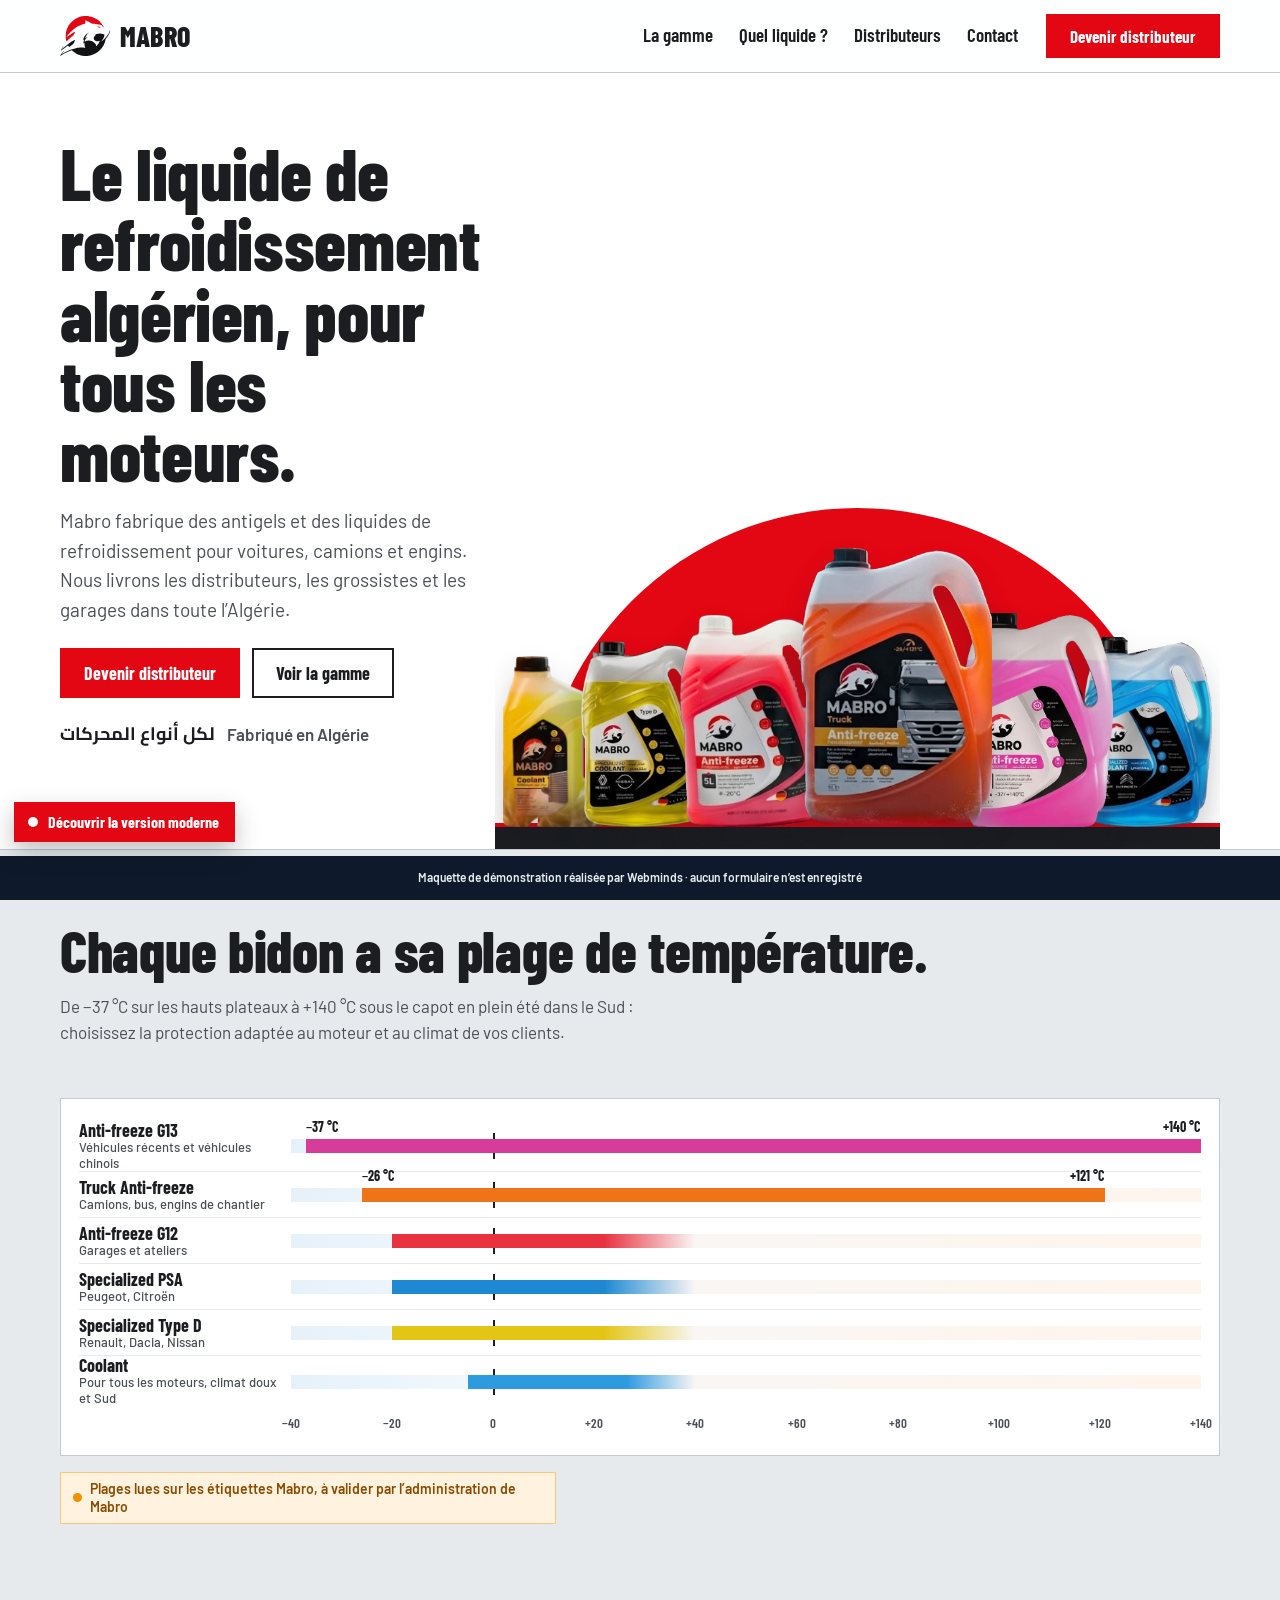
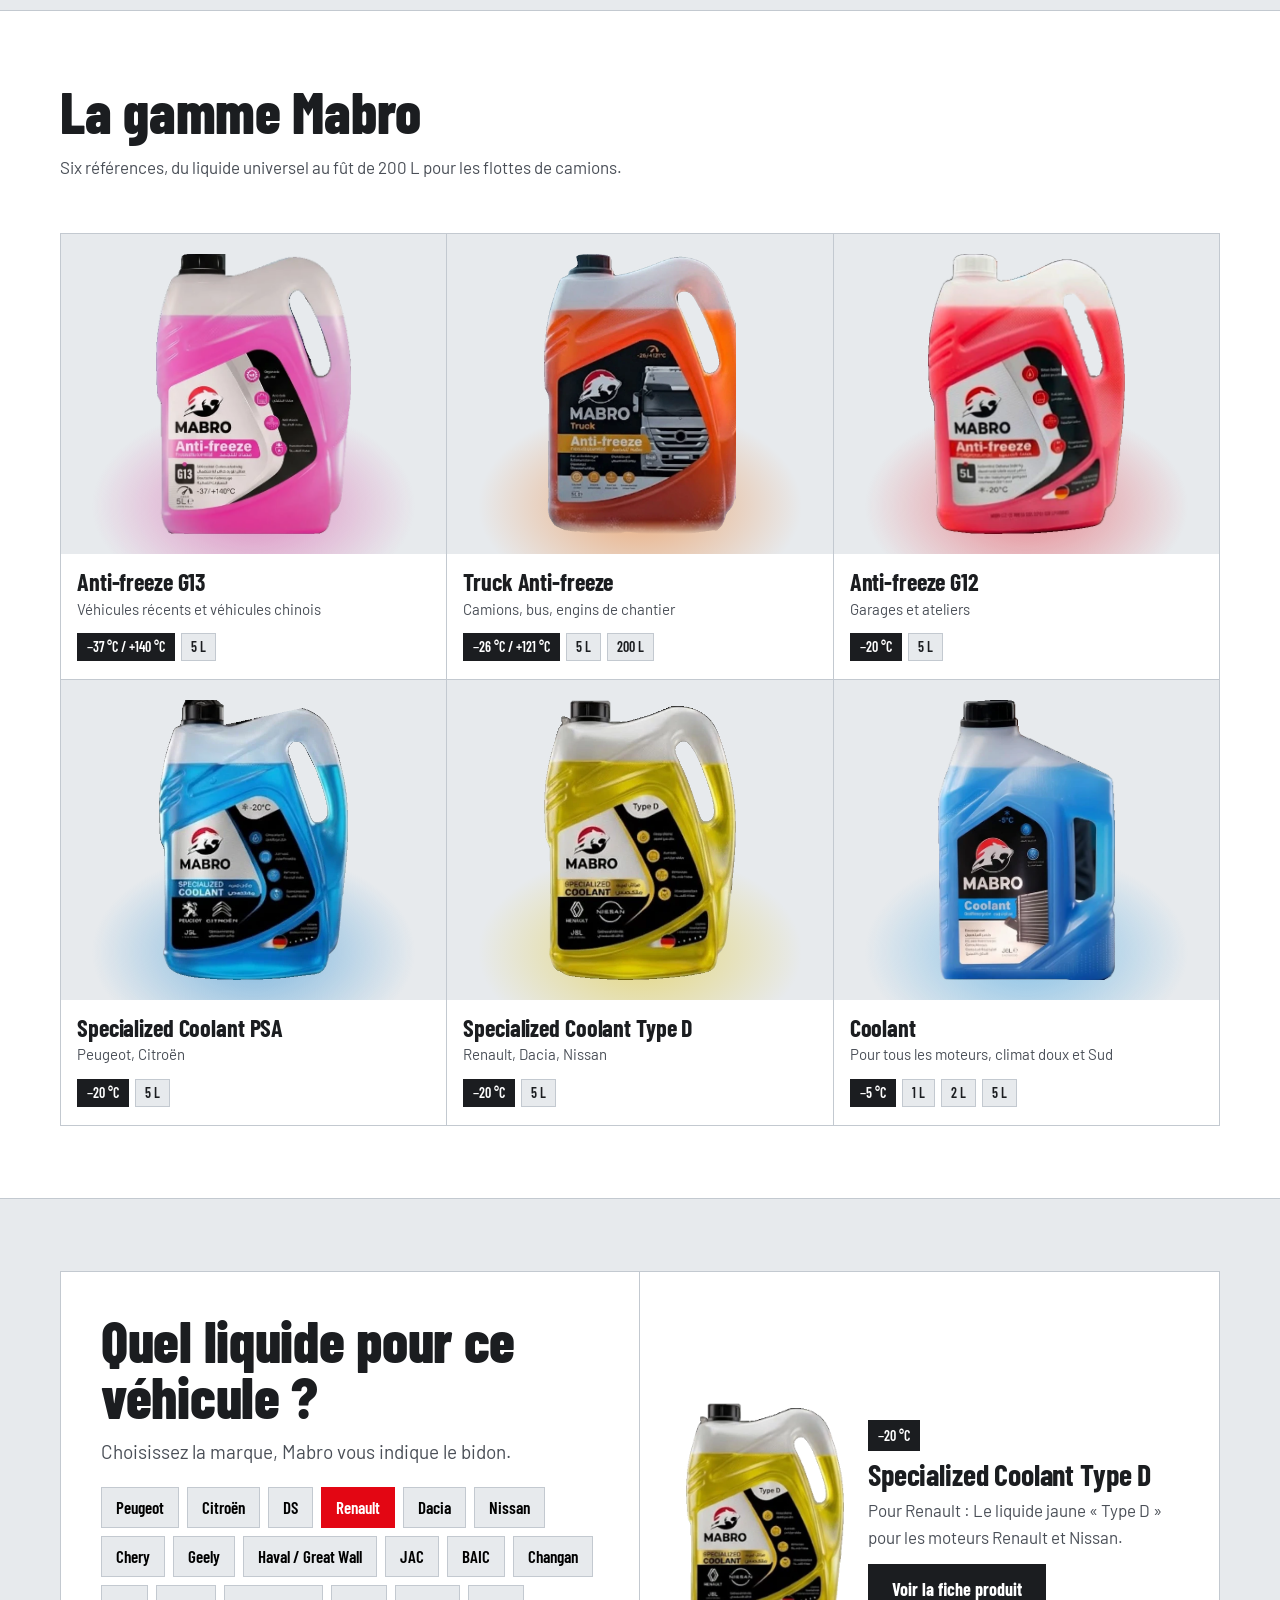
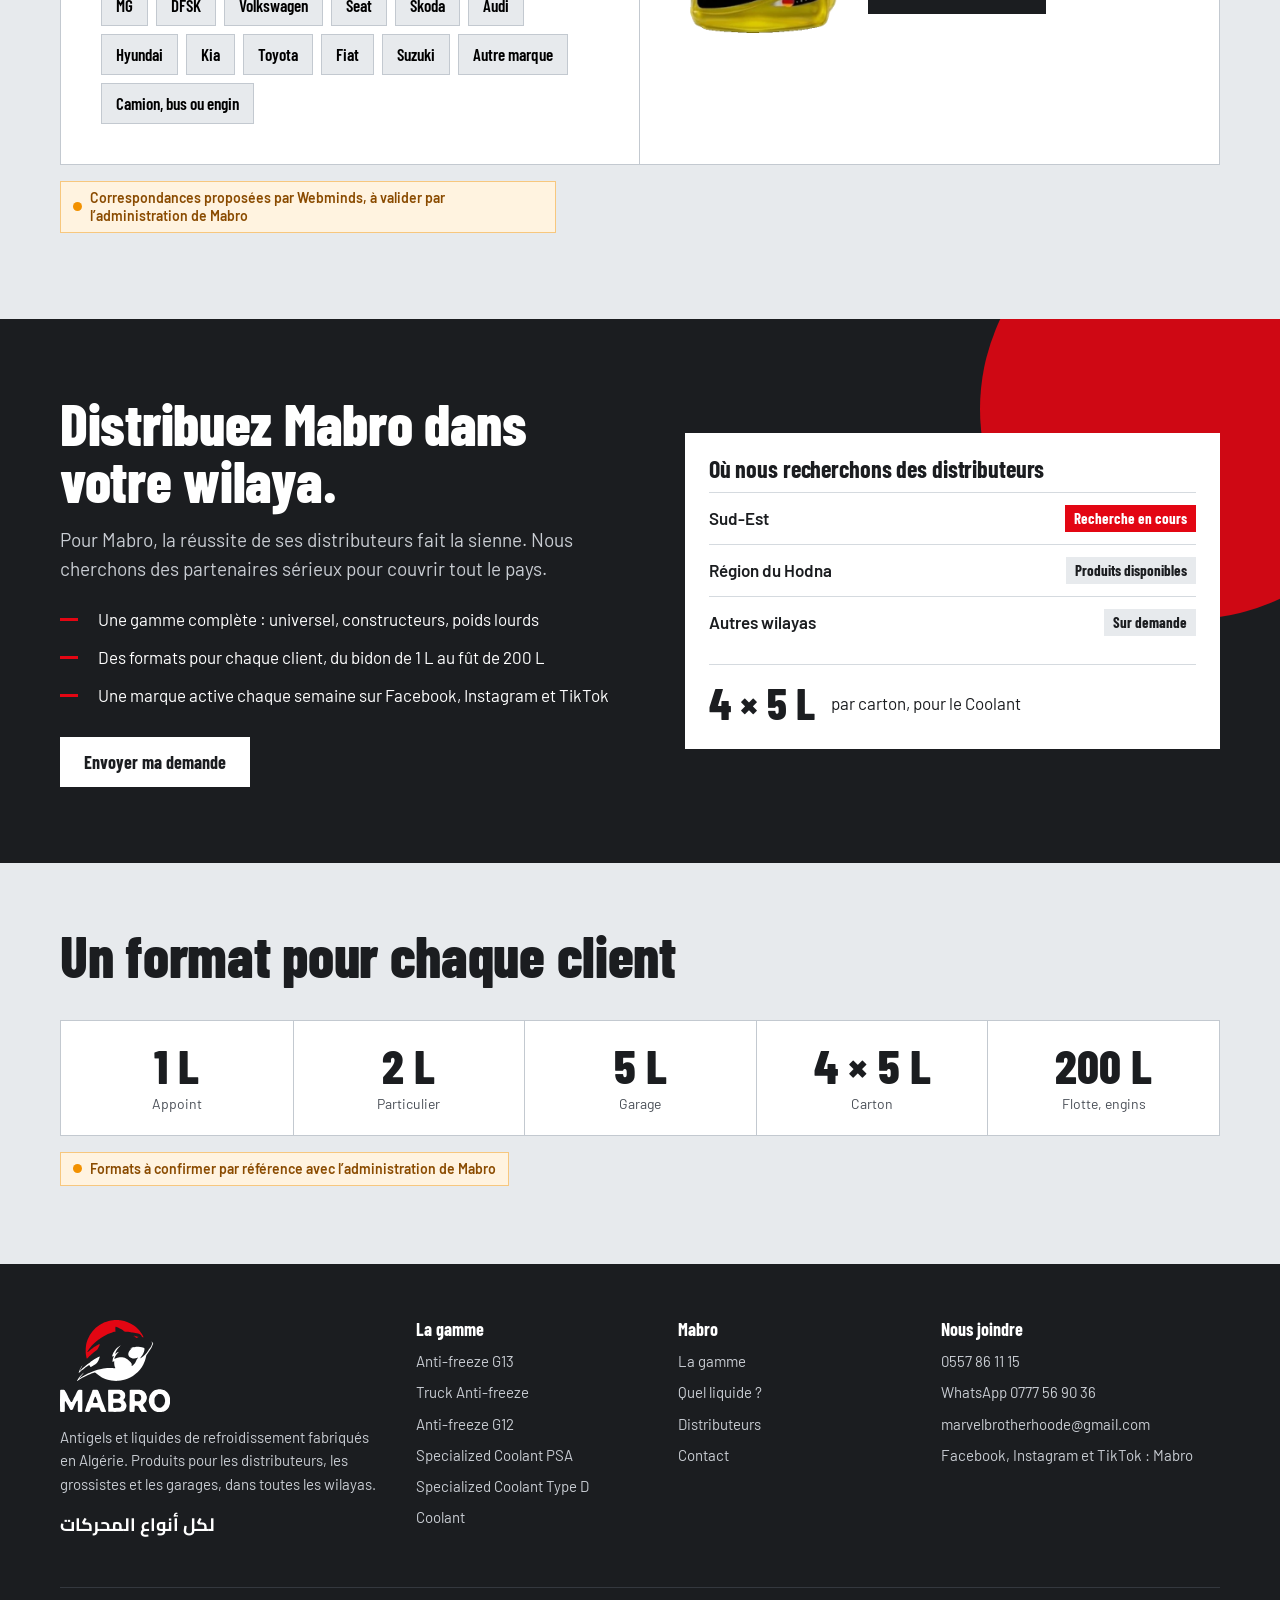
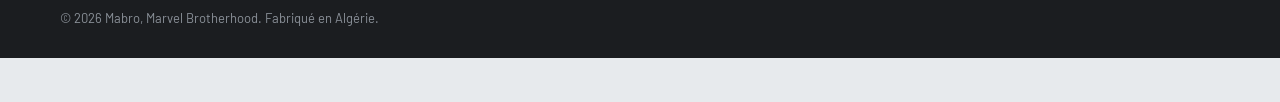
==== index.html @ bd2aff6f "Maquette Mabro : version corporate (accueil, gamme, fiche produit, distributeurs, contact) et versio" ====
<!doctype html>
<html lang="fr">
<head>
<meta charset="utf-8"><meta name="viewport" content="width=device-width,initial-scale=1"><meta name="robots" content="noindex,nofollow">
<title>Mabro · Antigels et liquides de refroidissement fabriqués en Algérie</title>
<meta name="description" content="Mabro fabrique en Algérie des antigels et liquides de refroidissement pour tous les moteurs : G13, G12, Type D, PSA, poids lourds.">
<link rel="icon" href="assets/img/emblem.svg">
<link rel="preload" href="assets/fonts/barlow-condensed-latin-800-normal.woff2" as="font" type="font/woff2" crossorigin>
<link rel="stylesheet" href="assets/css/main.css">
</head>
<body data-page="home">
<div data-header></div>
<main>
  <section class="hero">
    <div class="wrap">
      <div class="copy">
        <h1>Le liquide de refroidissement algérien, pour tous les moteurs.</h1>
        <p class="lead">Mabro fabrique des antigels et des liquides de refroidissement pour voitures, camions et engins. Nous livrons les distributeurs, les grossistes et les garages dans toute l’Algérie.</p>
        <div class="ctas"><a class="btn red" href="distributeurs.html#demande">Devenir distributeur</a><a class="btn ghost" href="gamme.html">Voir la gamme</a></div>
        <p class="made"><span class="ar">لكل أنواع المحركات</span> Fabriqué en Algérie</p>
      </div>
      <div class="lineup" aria-label="La gamme Mabro">
        <img src="assets/img/coolant-jaune.webp" alt="Mabro Coolant jaune" style="width:15%;z-index:calc(1 + 1)">
        <img src="assets/img/specialized-type-d.webp" alt="Mabro Specialized Type D" style="width:18%;z-index:calc(1 + 2)">
        <img src="assets/img/g12.webp" alt="Mabro Anti-freeze G12" style="width:21%;z-index:calc(1 + 3)">
        <img src="assets/img/truck.webp" alt="Mabro Truck Anti-freeze" style="width:27%;z-index:calc(1 + 5)">
        <img src="assets/img/g13.webp" alt="Mabro Anti-freeze G13" style="width:21%;z-index:calc(1 + 4)">
        <img src="assets/img/specialized-psa.webp" alt="Mabro Specialized PSA" style="width:18%;z-index:calc(1 + 2)">
      </div>
    </div>
  </section>

  <section class="scale-sec">
    <div class="wrap">
      <div class="sec-head"><h2>Chaque bidon a sa plage de température.</h2><p>De −37 °C sur les hauts plateaux à +140 °C sous le capot en plein été dans le Sud : choisissez la protection adaptée au moteur et au climat de vos clients.</p></div>
      <div class="ruler" data-ruler></div>
      <p class="note">Plages lues sur les étiquettes Mabro, à valider par l’administration de Mabro</p>
    </div>
  </section>

  <section class="range">
    <div class="wrap">
      <div class="sec-head"><h2>La gamme Mabro</h2><p>Six références, du liquide universel au fût de 200 L pour les flottes de camions.</p></div>
      <div class="grid-p" data-products></div>
    </div>
  </section>

  <section class="finder" id="vehicule">
    <div class="wrap">
      <div class="finder-box">
        <div class="finder-q"><h2>Quel liquide pour ce véhicule ?</h2><p class="lead" style="margin-top:12px">Choisissez la marque, Mabro vous indique le bidon.</p><div class="brands" data-brands></div></div>
        <div class="finder-a" data-answer aria-live="polite"><p class="empty">Le produit conseillé apparaît ici. Les garagistes et les revendeurs peuvent s’en servir au comptoir.</p></div>
      </div>
      <p class="note">Correspondances proposées par Webminds, à valider par l’administration de Mabro</p>
    </div>
  </section>

  <section class="dist">
    <div class="wrap">
      <div>
        <h2>Distribuez Mabro dans votre wilaya.</h2>
        <p class="lead" style="color:#C9CDD3;margin-top:16px">Pour Mabro, la réussite de ses distributeurs fait la sienne. Nous cherchons des partenaires sérieux pour couvrir tout le pays.</p>
        <ul><li>Une gamme complète : universel, constructeurs, poids lourds</li><li>Des formats pour chaque client, du bidon de 1 L au fût de 200 L</li><li>Une marque active chaque semaine sur Facebook, Instagram et TikTok</li></ul>
        <a class="btn light" href="distributeurs.html#demande">Envoyer ma demande</a>
      </div>
      <div class="zones">
        <h3>Où nous recherchons des distributeurs</h3>
        <div class="zone">Sud-Est <em class="on">Recherche en cours</em></div>
        <div class="zone">Région du Hodna <em>Produits disponibles</em></div>
        <div class="zone">Autres wilayas <em>Sur demande</em></div>
        <div class="carton"><b>4 × 5 L</b><span>par carton, pour le Coolant</span></div>
      </div>
    </div>
  </section>

  <section class="formats">
    <div class="wrap">
      <div class="sec-head"><h2>Un format pour chaque client</h2></div>
      <div class="fmt"><div><b>1 L</b><span>Appoint</span></div><div><b>2 L</b><span>Particulier</span></div><div><b>5 L</b><span>Garage</span></div><div><b>4 × 5 L</b><span>Carton</span></div><div><b>200 L</b><span>Flotte, engins</span></div></div>
      <p class="note">Formats à confirmer par référence avec l’administration de Mabro</p>
    </div>
  </section>
</main>
<div data-footer></div>
<script src="assets/js/data.js"></script>
<script src="assets/js/core.js"></script>
</body>
</html>
---- assets/css/main.css ----
@font-face{font-family:'Barlow Condensed';font-weight:600;font-display:swap;src:url(../fonts/barlow-condensed-latin-600-normal.woff2) format('woff2')}
@font-face{font-family:'Barlow Condensed';font-weight:700;font-display:swap;src:url(../fonts/barlow-condensed-latin-700-normal.woff2) format('woff2')}
@font-face{font-family:'Barlow Condensed';font-weight:800;font-display:swap;src:url(../fonts/barlow-condensed-latin-800-normal.woff2) format('woff2')}
@font-face{font-family:'Barlow';font-weight:400;font-display:swap;src:url(../fonts/barlow-latin-400-normal.woff2) format('woff2')}
@font-face{font-family:'Barlow';font-weight:500;font-display:swap;src:url(../fonts/barlow-latin-500-normal.woff2) format('woff2')}
@font-face{font-family:'Barlow';font-weight:600;font-display:swap;src:url(../fonts/barlow-latin-600-normal.woff2) format('woff2')}
@font-face{font-family:'Cairo';font-weight:600;font-display:swap;src:url(../fonts/cairo-arabic-600-normal.woff2) format('woff2')}
@font-face{font-family:'Cairo';font-weight:700;font-display:swap;src:url(../fonts/cairo-arabic-700-normal.woff2) format('woff2')}

:root{
  --red:#E30613;--red-d:#B8040F;--ink:#1B1D20;--ink-2:#4A4F57;--steel:#E7EAED;--steel-2:#D5DADF;--line:#C3C9D0;--white:#fff;
  --cold:#2C8BD6;--hot:#F07A1A;--warn:#F29100;
  --cond:'Barlow Condensed','Arial Narrow',sans-serif;--body:'Barlow',system-ui,sans-serif;--ar:'Cairo',sans-serif;
  --wrap:1200px;--demo:44px
}
*{box-sizing:border-box}
html{scroll-behavior:smooth}
body{margin:0;background:var(--steel);color:var(--ink);font:400 17px/1.55 var(--body);padding-bottom:var(--demo);-webkit-font-smoothing:antialiased}
img{max-width:100%;display:block}
a{color:inherit}
:focus-visible{outline:3px solid var(--red);outline-offset:2px}
.wrap{max-width:var(--wrap);margin:0 auto;padding:0 20px}
h1,h2,h3{font-family:var(--cond);font-weight:800;line-height:.98;letter-spacing:-.005em;margin:0}
h1{font-size:clamp(44px,8.6vw,92px)}
h2{font-size:clamp(34px,5.4vw,58px)}
h3{font-size:26px;font-weight:700}
p{margin:0 0 1em;max-width:62ch}
.ar{font-family:var(--ar);font-weight:700;direction:rtl}
.lead{font-size:19px;color:var(--ink-2)}

/* Boutons */
.btn{display:inline-flex;align-items:center;gap:10px;min-height:50px;padding:0 22px;border:2px solid var(--ink);background:var(--ink);color:#fff;font:700 18px/1 var(--cond);text-decoration:none;cursor:pointer;transition:background .15s,border-color .15s}
.btn:hover{background:var(--red);border-color:var(--red)}
.btn.red{background:var(--red);border-color:var(--red)}
.btn.red:hover{background:var(--red-d);border-color:var(--red-d)}
.btn.ghost{background:transparent;color:var(--ink)}
.btn.ghost:hover{background:var(--ink);color:#fff}
.btn.light{background:#fff;color:var(--ink);border-color:#fff}

/* En-tête */
.top{position:sticky;top:0;z-index:50;background:rgba(255,255,255,.96);backdrop-filter:blur(8px);border-bottom:1px solid var(--line)}
.top .wrap{display:flex;align-items:center;gap:28px;height:72px}
.brand{display:flex;align-items:center;gap:10px;text-decoration:none}
.brand img{height:40px;width:auto}
.brand b{font:800 28px/1 var(--cond);letter-spacing:.01em}
.nav{display:flex;gap:26px;margin-left:auto}
.nav a{text-decoration:none;font:600 19px/1 var(--cond);padding:8px 0;border-bottom:3px solid transparent}
.nav a:hover,.nav a[aria-current]{border-color:var(--red)}
.top .btn{min-height:44px;font-size:17px}
.burger{display:none;margin-left:auto;width:46px;height:46px;border:0;background:var(--ink);cursor:pointer;position:relative}
.burger span,.burger span::before,.burger span::after{position:absolute;left:12px;width:22px;height:2px;background:#fff;content:'';transition:.2s}
.burger span{top:22px}.burger span::before{top:-7px;left:0}.burger span::after{top:7px;left:0}
@media(max-width:900px){
  .top .wrap{height:64px}
  .nav,.top .cta-top{display:none}
  .burger{display:block}
  .menu-open .nav{display:flex;flex-direction:column;position:absolute;top:64px;left:0;right:0;background:#fff;padding:12px 20px 24px;border-bottom:1px solid var(--line);gap:4px}
  .menu-open .nav a{font-size:24px;padding:12px 0}
}

/* Hero */
.hero{background:#fff;overflow:hidden;border-bottom:1px solid var(--line)}
.hero .wrap{display:grid;grid-template-columns:1fr;gap:28px;padding-top:40px;padding-bottom:0}
.hero .wrap>*{min-width:0}
.hero h1{max-width:12ch}
.hero .lead{margin-top:18px}
.hero .ctas{display:flex;flex-wrap:wrap;gap:12px;margin-top:24px}
.made{display:flex;align-items:center;gap:12px;margin-top:22px;font-weight:600;color:var(--ink-2)}
.made .ar{font-size:18px;color:var(--ink)}
.lineup{position:relative;min-width:0;overflow:hidden;margin:0 -20px;padding-top:22%!important;display:flex;align-items:flex-end;justify-content:center;padding:0 8px 22px}
.lineup img{position:relative;height:auto;flex:none;margin-left:-4%;filter:drop-shadow(0 18px 14px rgba(20,24,30,.22))}
.lineup img:first-child{margin-left:0}
.lineup::after{content:'';position:absolute;left:0;right:0;bottom:0;height:22px;background:var(--ink);border-top:4px solid var(--red)}
@media(min-width:980px){
  .hero .wrap{grid-template-columns:.8fr 1.4fr;gap:20px;align-items:end;padding-top:64px}
  .hero h1{font-size:clamp(56px,5.6vw,84px)}
  .hero .copy{padding-bottom:84px}
  .lineup{margin:0}
}

/* Échelle de températures */
.scale-sec{padding:72px 0}
.sec-head{display:grid;gap:14px;margin-bottom:36px}
.sec-head p{color:var(--ink-2)}
.ruler{background:#fff;border:1px solid var(--line);padding:22px 18px 18px}
.ruler-row{display:grid;grid-template-columns:200px 1fr;align-items:center;gap:12px;min-height:46px;text-decoration:none}
.ruler-row+.ruler-row{border-top:1px solid var(--steel)}
.ruler-row:hover .r-name{color:var(--red)}
.r-name{font:700 18px/1.05 var(--cond)}
.r-name small{display:block;font:500 13px/1.2 var(--body);color:var(--ink-2)}
.track{position:relative;height:14px;background:linear-gradient(90deg,rgba(44,139,214,.12),rgba(44,139,214,.06) 22%,rgba(0,0,0,.03) 22%,rgba(240,122,26,.08));}
.bar{position:absolute;top:0;bottom:0}
.bar .v{position:absolute;top:-19px;font:700 14px/1 var(--cond);white-space:nowrap}
.bar .v.l{left:0}.bar .v.r{right:0}
.bar.open{-webkit-mask:linear-gradient(90deg,#000 70%,transparent);mask:linear-gradient(90deg,#000 70%,transparent)}
.zero{position:absolute;top:-6px;bottom:-6px;width:2px;background:var(--ink)}
.ticks{display:grid;grid-template-columns:200px 1fr;gap:12px;margin-top:10px}
.ticks .t{position:relative;height:20px;font:600 13px/1 var(--cond);color:var(--ink-2)}
.ticks .t span{position:absolute;transform:translateX(-50%)}
.note{display:inline-flex;align-items:center;gap:8px;margin-top:16px;padding:7px 12px;background:#FFF3E0;border:1px solid #F7C77E;color:#8A4B00;font:600 14px/1.3 var(--body)}
.note::before{content:'';width:9px;height:9px;border-radius:50%;background:var(--warn);flex:none}
@media(max-width:640px){.ticks .t span.m{display:none}.ruler-row,.ticks{grid-template-columns:88px 1fr}.r-name{font-size:16px}.r-name small{display:none}}

/* Gamme */
.range{padding:72px 0;background:#fff;border-top:1px solid var(--line);border-bottom:1px solid var(--line)}
.grid-p{display:grid;grid-template-columns:repeat(2,1fr);gap:1px;background:var(--line);border:1px solid var(--line)}
@media(min-width:900px){.grid-p{grid-template-columns:repeat(3,1fr)}}
.pcard{background:#fff;display:flex;flex-direction:column;text-decoration:none;position:relative;padding:18px 16px 18px}
.pcard .ph{height:clamp(190px,30vw,320px);display:flex;align-items:center;justify-content:center;box-sizing:border-box;background:radial-gradient(60% 45% at 50% 85%,var(--c,#ddd) -60%,transparent 70%),var(--steel);margin:-18px -16px 16px;padding:20px}
.pcard .ph img{max-height:100%;max-width:100%;width:auto;height:auto;transition:transform .3s}
.pcard:hover .ph img{transform:translateY(-6px) rotate(-1.5deg)}
.pcard h3{font-size:24px}
.pcard .tag{font-size:15px;color:var(--ink-2);margin-top:4px}
.pcard .spec{display:flex;flex-wrap:wrap;gap:6px;margin-top:12px}
.chip{font:600 14px/1 var(--cond);padding:6px 9px;border:1px solid var(--line);background:var(--steel)}
.chip.c{background:var(--ink);color:#fff;border-color:var(--ink)}
@media(max-width:520px){.pcard{padding:14px 12px}.pcard h3{font-size:20px}.pcard .tag{font-size:13px}.pcard .ph{margin:-14px -12px 12px;padding:12px}}

/* Sélecteur */
.finder{padding:72px 0}
.finder-box{display:grid;gap:0;background:#fff;border:1px solid var(--line)}
@media(min-width:900px){.finder-box{grid-template-columns:1fr 1fr}}
.finder-q{padding:28px 22px;border-bottom:1px solid var(--line)}
@media(min-width:900px){.finder-q{border-bottom:0;border-right:1px solid var(--line);padding:40px}}
.brands{display:flex;flex-wrap:wrap;gap:8px;margin-top:20px}
.brands button{font:600 17px/1 var(--cond);padding:11px 14px;border:1px solid var(--line);background:var(--steel);cursor:pointer}
.brands button[aria-pressed=true]{background:var(--red);border-color:var(--red);color:#fff}
.finder-a{padding:28px 22px;display:grid;grid-template-columns:120px 1fr;gap:18px;align-items:center;min-height:260px}
@media(min-width:900px){.finder-a{padding:40px;grid-template-columns:170px 1fr}}
.finder-a img{max-height:230px;width:auto;margin:auto}
.finder-a .empty{grid-column:1/-1;color:var(--ink-2)}
.finder-a h3{font-size:30px}
.finder-a p{margin:8px 0 14px;color:var(--ink-2)}

/* Distributeurs (bloc sombre) */
.dist{background:var(--ink);color:#fff;padding:76px 0;position:relative;overflow:hidden}
.dist::before{content:'';position:absolute;right:-120px;top:-120px;width:420px;height:420px;border-radius:50%;background:var(--red);opacity:.9}
.dist .wrap{position:relative;display:grid;gap:36px}
@media(min-width:900px){.dist .wrap{grid-template-columns:1.1fr 1fr;align-items:center}}
.dist p{color:#C9CDD3}
.dist ul{list-style:none;padding:0;margin:22px 0 28px;display:grid;gap:12px}
.dist li{display:grid;grid-template-columns:28px 1fr;gap:10px;font-size:17px}
.dist li::before{content:'';width:18px;height:3px;background:var(--red);margin-top:12px}
.zones{background:#fff;color:var(--ink);padding:24px;position:relative}
.zones h3{font-size:24px;margin-bottom:12px}
.zone{display:flex;justify-content:space-between;gap:12px;padding:12px 0;border-top:1px solid var(--steel-2);font-weight:600}
.zone em{font-style:normal;font:700 15px/1 var(--cond);padding:6px 9px;background:var(--steel)}
.zone em.on{background:var(--red);color:#fff}
.carton{display:flex;align-items:center;gap:16px;margin-top:16px;padding-top:16px;border-top:1px solid var(--steel-2)}
.carton b{font:800 44px/1 var(--cond);white-space:nowrap}

/* Formats */
.formats{padding:64px 0}
.fmt{display:grid;grid-template-columns:repeat(5,1fr);border:1px solid var(--line);background:#fff}
.fmt div{padding:20px 10px;text-align:center;border-left:1px solid var(--line)}
.fmt div:first-child{border-left:0}
.fmt b{display:block;font:800 clamp(28px,5vw,48px)/1 var(--cond)}
.fmt span{font-size:14px;color:var(--ink-2)}
@media(max-width:640px){.fmt{grid-template-columns:repeat(3,1fr)}.fmt div:nth-child(4){border-left:0}.fmt div:nth-child(n+4){border-top:1px solid var(--line)}}

/* Pages intérieures */
.page-head{background:#fff;border-bottom:1px solid var(--line);padding:44px 0 36px}
.page-head p{margin-top:14px}
.crumb{font:600 15px/1 var(--cond);color:var(--ink-2);margin-bottom:14px;display:block;text-decoration:none}
.crumb:hover{color:var(--red)}
.section{padding:56px 0}

/* Fiche produit */
.prod{display:grid;gap:28px;grid-template-columns:minmax(0,1fr)}
.prod>*{min-width:0}
@media(min-width:900px){.prod{grid-template-columns:1fr 1fr;gap:56px;align-items:start}}
.prod-ph{background:radial-gradient(55% 40% at 50% 88%,var(--c) -80%,transparent 72%),#fff;border:1px solid var(--line);display:flex;align-items:center;justify-content:center;padding:30px;height:clamp(340px,48vw,620px)}
.prod-ph img{max-height:100%;max-width:100%;width:auto;height:auto;filter:drop-shadow(0 20px 18px rgba(20,24,30,.2))}
.prod h1{font-size:clamp(40px,6vw,68px)}
.prod .fam{font:700 19px/1 var(--cond);color:var(--red);margin-bottom:10px;display:block}
.points{list-style:none;padding:0;margin:20px 0;display:grid;gap:0;border-top:1px solid var(--line)}
.points li{padding:12px 0 12px 30px;border-bottom:1px solid var(--line);position:relative;font-weight:500}
.points li::before{content:'';position:absolute;left:0;top:21px;width:16px;height:3px;background:var(--red)}
.mini-ruler{margin:22px 0;background:#fff;border:1px solid var(--line);padding:30px 16px 12px}
.prod .ctas{display:flex;flex-wrap:wrap;gap:12px;margin-top:8px}
.others{display:flex;gap:10px;overflow-x:auto;padding-bottom:6px}
.others a{flex:0 0 150px;background:#fff;border:1px solid var(--line);padding:12px;text-decoration:none;font:700 17px/1.1 var(--cond)}
.others a img{height:130px;width:auto;margin:0 auto 10px}
.others a[aria-current]{border-color:var(--red);box-shadow:inset 0 -4px 0 var(--red)}

/* Formulaires */
.form{background:#fff;border:1px solid var(--line);padding:24px;display:grid;gap:16px}
@media(min-width:700px){.form{padding:36px;grid-template-columns:1fr 1fr}.form .full{grid-column:1/-1}}
.form label{display:grid;gap:6px;font:600 15px/1.2 var(--body)}
.form input,.form select,.form textarea{font:500 17px/1.3 var(--body);padding:12px;border:1px solid var(--line);background:var(--steel);color:var(--ink);border-radius:0;width:100%}
.form input:focus,.form select:focus,.form textarea:focus{outline:2px solid var(--red);background:#fff}
.form fieldset{border:0;padding:0;margin:0;display:flex;flex-wrap:wrap;gap:8px}
.form legend{font:600 15px/1.2 var(--body);margin-bottom:8px;width:100%}
.form fieldset label{display:flex;align-items:center;gap:8px;padding:10px 12px;border:1px solid var(--line);background:var(--steel);font-weight:500;cursor:pointer}
.form-ok{grid-column:1/-1;padding:16px;background:#E8F5EC;border:1px solid #8CC79C;color:#1D5B2C;font-weight:600}
.two{display:grid;gap:28px}
@media(min-width:900px){.two{grid-template-columns:1fr 1.25fr;gap:56px;align-items:start}}

/* Calculateur */
.calc{background:var(--ink);color:#fff;padding:26px}
.calc h3{font-size:28px;margin-bottom:6px}
.calc p{color:#C9CDD3;font-size:15px}
.calc label{display:grid;gap:8px;margin-top:18px;font-weight:600}
.calc input[type=range]{width:100%;accent-color:var(--red)}
.calc output{font:800 22px/1 var(--cond)}
.calc .res{margin-top:22px;padding-top:18px;border-top:1px solid #3A3E44;display:grid;grid-template-columns:repeat(3,1fr);gap:10px}
.calc .res b{display:block;font:800 40px/1 var(--cond);color:#fff}
.calc .res span{font-size:13px;color:#AEB4BB}
.calc .note{background:#2A2D31;border-color:#5a4a30;color:#F7C77E}

/* Contact */
.cards-c{display:grid;gap:1px;background:var(--line);border:1px solid var(--line)}
@media(min-width:700px){.cards-c{grid-template-columns:repeat(3,1fr)}}
.cards-c a,.cards-c div{background:#fff;padding:24px;text-decoration:none;display:block}
.cards-c small{display:block;color:var(--ink-2);font-weight:600;margin-bottom:8px}
.cards-c b{font:800 26px/1.1 var(--cond);word-break:break-word}
.cards-c a:hover b{color:var(--red)}

/* Pied */
.foot{background:var(--ink);color:#C9CDD3;padding:56px 0 30px;font-size:15px}
.foot .wrap{display:grid;gap:30px}
@media(min-width:900px){.foot .wrap{grid-template-columns:1.4fr 1fr 1fr 1.2fr}}
.foot img{height:92px;width:auto;margin-bottom:14px}
.foot ul{list-style:none;padding:0;margin:0;display:grid;gap:8px}
.foot a{text-decoration:none}.foot a:hover{color:#fff}
.foot h4{font:700 18px/1 var(--cond);color:#fff;margin:0 0 12px}
.foot .legal{grid-column:1/-1;border-top:1px solid #34383E;padding-top:20px;font-size:13px;color:#8A9098;margin:0;max-width:none}

/* Webminds : bandeau + pastille */
.wm-demo{position:fixed;left:0;right:0;bottom:0;z-index:90;background:#0E1A2B;color:#E8ECF0;font:600 12px/1.3 var(--body);text-align:center;padding:0 12px;height:var(--demo);display:grid;place-items:center}
.wm-pill{position:fixed;left:14px;bottom:calc(var(--demo) + 14px);z-index:91;display:flex;align-items:center;gap:10px;padding:12px 16px 12px 14px;background:var(--red);color:#fff;font:700 16px/1 var(--cond);text-decoration:none;box-shadow:0 10px 24px rgba(0,0,0,.25);animation:wm-bob 3s ease-in-out infinite}
.wm-pill .wm-dot{width:10px;height:10px;border-radius:50%;background:#fff;animation:wm-ping 1.6s ease-out infinite}
@keyframes wm-bob{50%{transform:translateY(-4px)}}
@keyframes wm-ping{0%{box-shadow:0 0 0 0 rgba(255,255,255,.8)}100%{box-shadow:0 0 0 12px rgba(255,255,255,0)}}
@media(prefers-reduced-motion:reduce){*{animation:none!important;transition:none!important}html{scroll-behavior:auto}}

.foot .ar{text-align:left}
.lineup::before{content:"";position:absolute;left:50%;bottom:22px;width:88%;aspect-ratio:2/1;transform:translateX(-50%);border-radius:999px 999px 0 0;background:var(--red);z-index:0}
.lineup img{z-index:1}
.form fieldset input{width:auto;margin:0}
.form fieldset label{display:flex}
@media(max-width:899px){.two>form{order:-1}}
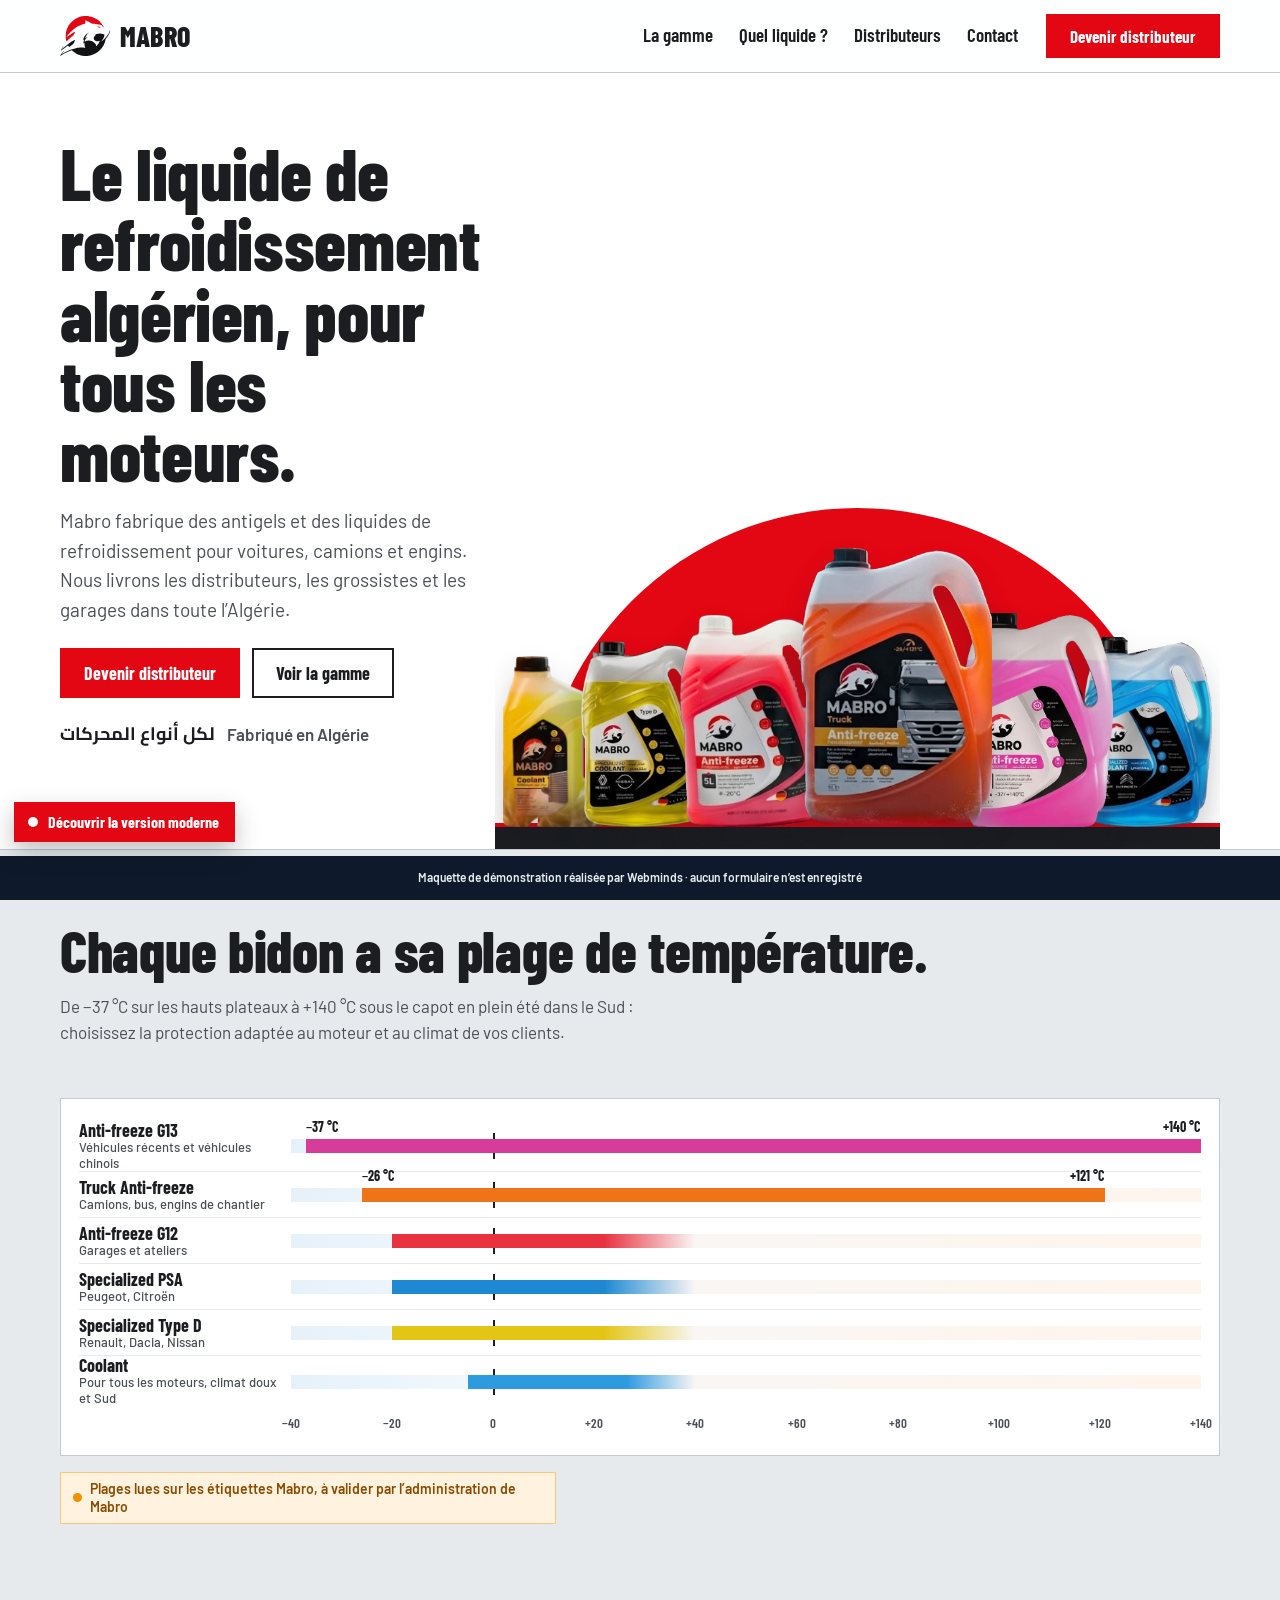
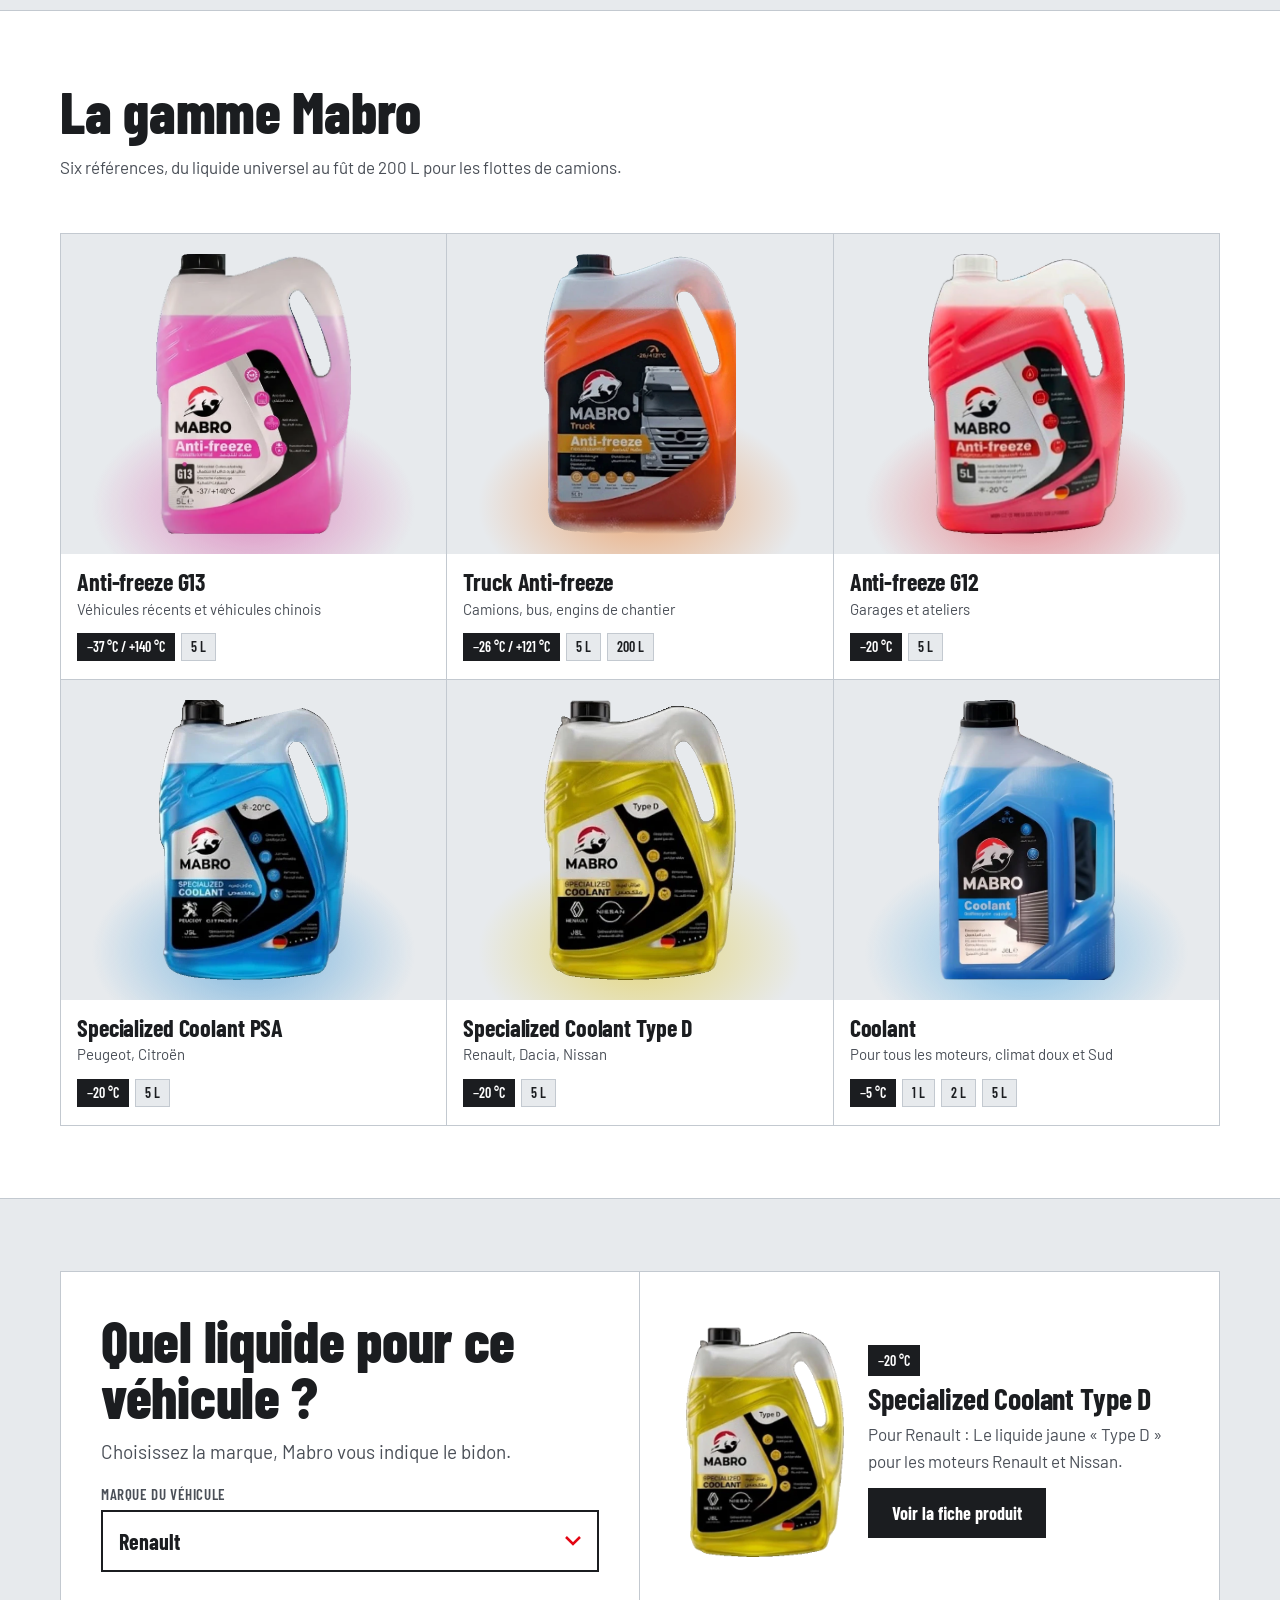
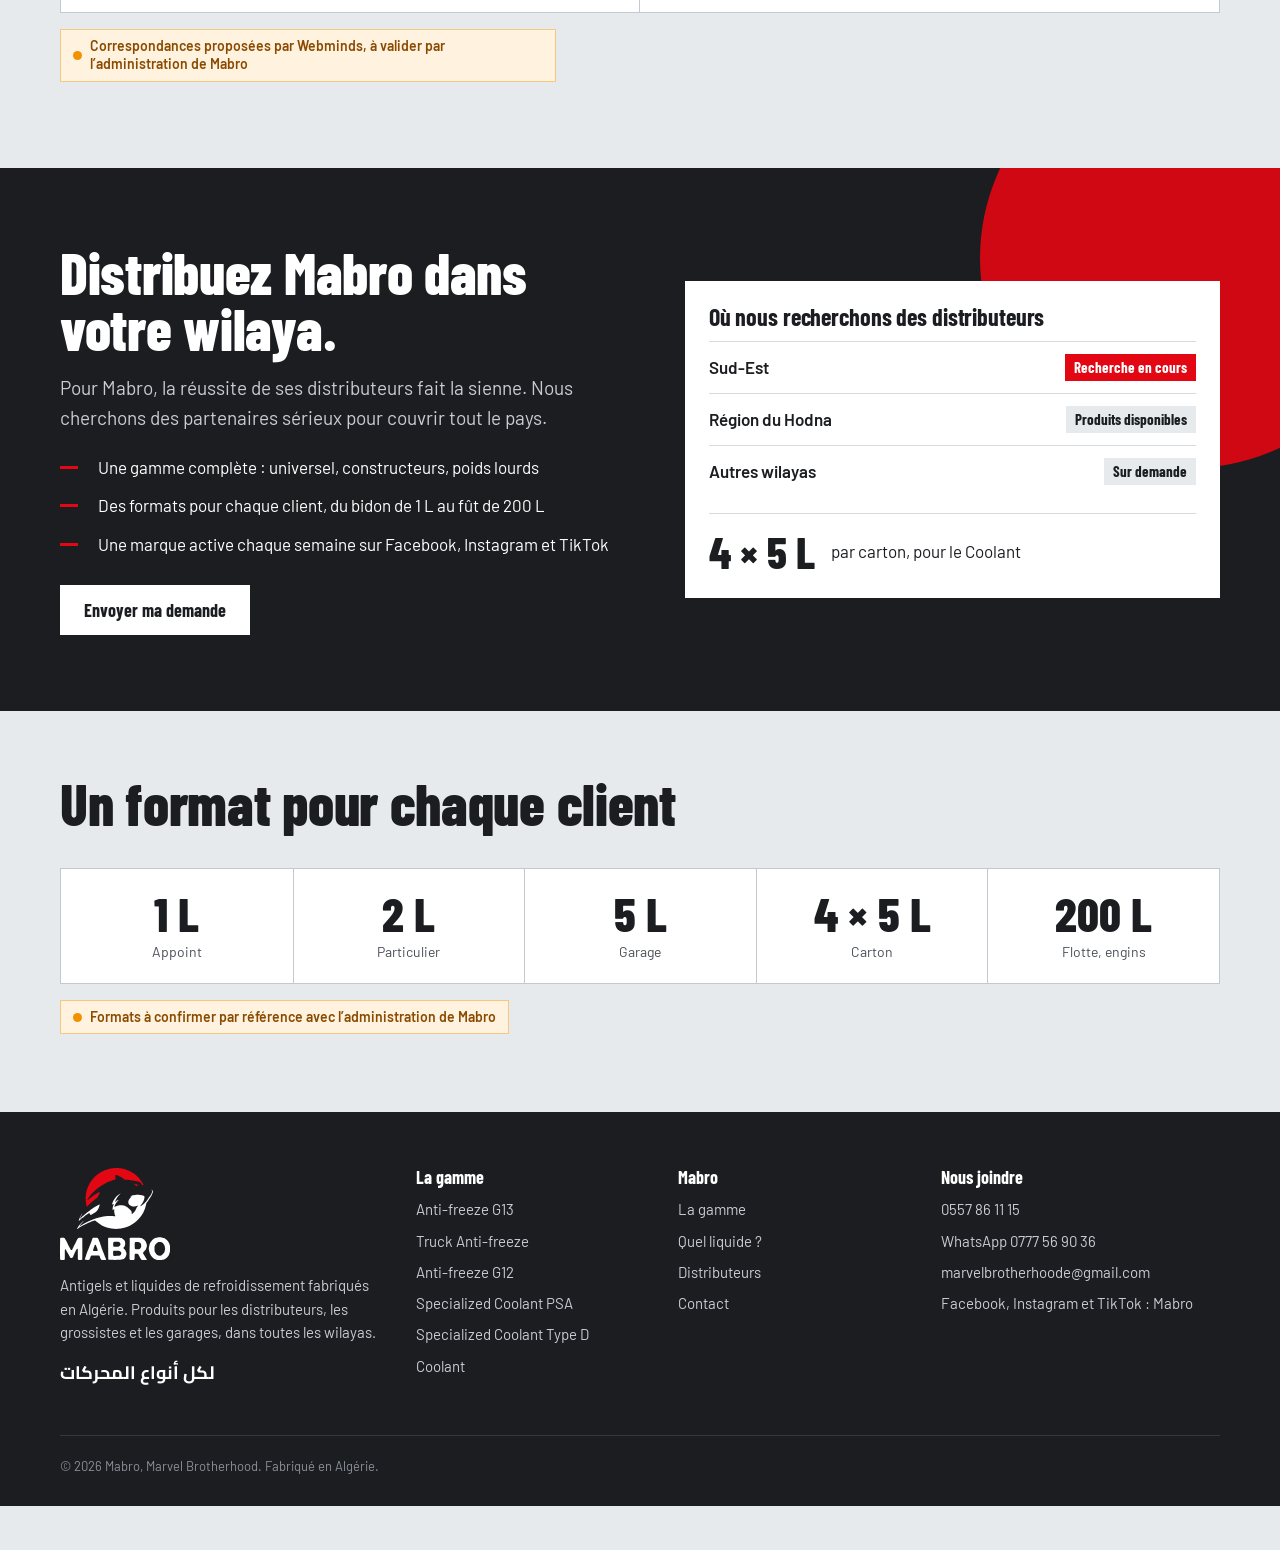
==== commit c4ba5b2a: "Branchement Webminds Radar (suivi des visites)" ====
--- a/index.html
+++ b/index.html
@@ -84,5 +84,5 @@
 <div data-footer></div>
 <script src="assets/js/data.js"></script>
 <script src="assets/js/core.js"></script>
-</body>
+<script src="https://radar-xi-flax.vercel.app/t.js" defer></script></body>
 </html>
--- a/assets/css/main.css
+++ b/assets/css/main.css
@@ -103,7 +103,8 @@
 
 /* Gamme */
 .range{padding:72px 0;background:#fff;border-top:1px solid var(--line);border-bottom:1px solid var(--line)}
-.grid-p{display:grid;grid-template-columns:repeat(2,1fr);gap:1px;background:var(--line);border:1px solid var(--line)}
+.grid-p{display:grid;grid-template-columns:1fr;gap:1px;background:var(--line);border:1px solid var(--line)}
+@media(min-width:600px){.grid-p{grid-template-columns:repeat(2,1fr)}}
 @media(min-width:900px){.grid-p{grid-template-columns:repeat(3,1fr)}}
 .pcard{background:#fff;display:flex;flex-direction:column;text-decoration:none;position:relative;padding:18px 16px 18px}
 .pcard .ph{height:clamp(190px,30vw,320px);display:flex;align-items:center;justify-content:center;box-sizing:border-box;background:radial-gradient(60% 45% at 50% 85%,var(--c,#ddd) -60%,transparent 70%),var(--steel);margin:-18px -16px 16px;padding:20px}
@@ -122,10 +123,16 @@
 @media(min-width:900px){.finder-box{grid-template-columns:1fr 1fr}}
 .finder-q{padding:28px 22px;border-bottom:1px solid var(--line)}
 @media(min-width:900px){.finder-q{border-bottom:0;border-right:1px solid var(--line);padding:40px}}
-.brands{display:flex;flex-wrap:wrap;gap:8px;margin-top:20px}
+.brands{margin-top:20px}
+.brand-pick{display:grid;gap:8px}
+.brand-pick span{font:600 15px/1 var(--cond);color:var(--ink-2);text-transform:uppercase;letter-spacing:.04em}
+.brand-pick select{-webkit-appearance:none;appearance:none;width:100%;font:700 22px/1.2 var(--cond);color:var(--ink);background:#fff url("data:image/svg+xml,%3Csvg xmlns='http://www.w3.org/2000/svg' width='16' height='10' viewBox='0 0 16 10'%3E%3Cpath d='M1 1l7 7 7-7' fill='none' stroke='%23E30613' stroke-width='2.5'/%3E%3C/svg%3E") no-repeat right 16px center;border:2px solid var(--ink);border-radius:0;padding:16px 48px 16px 16px;cursor:pointer}
+.brand-pick select:focus{outline:3px solid var(--red);outline-offset:2px}
 .brands button{font:600 17px/1 var(--cond);padding:11px 14px;border:1px solid var(--line);background:var(--steel);cursor:pointer}
 .brands button[aria-pressed=true]{background:var(--red);border-color:var(--red);color:#fff}
-.finder-a{padding:28px 22px;display:grid;grid-template-columns:120px 1fr;gap:18px;align-items:center;min-height:260px}
+.finder-a{padding:28px 22px;display:grid;grid-template-columns:1fr;gap:18px;align-items:center;min-height:260px}
+.finder-a img{max-height:200px}
+@media(min-width:600px){.finder-a{grid-template-columns:150px 1fr}}
 @media(min-width:900px){.finder-a{padding:40px;grid-template-columns:170px 1fr}}
 .finder-a img{max-height:230px;width:auto;margin:auto}
 .finder-a .empty{grid-column:1/-1;color:var(--ink-2)}
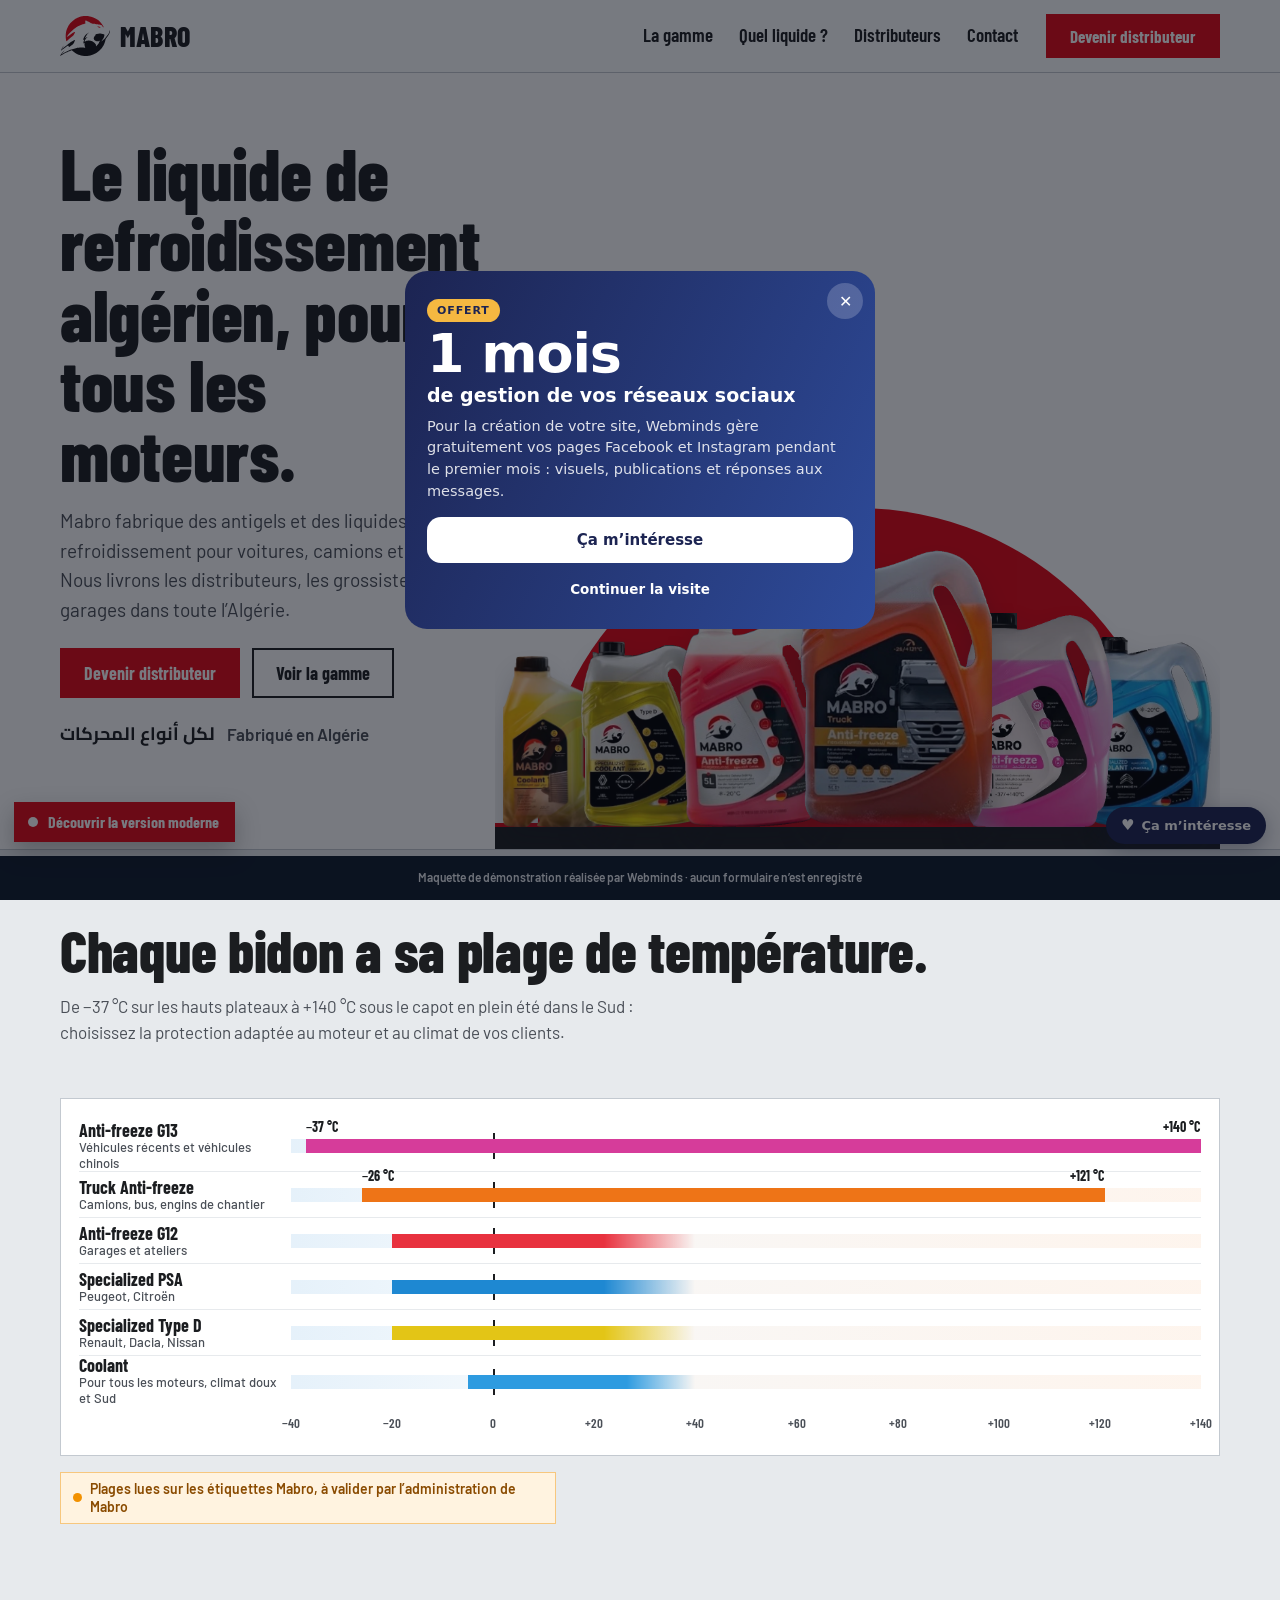
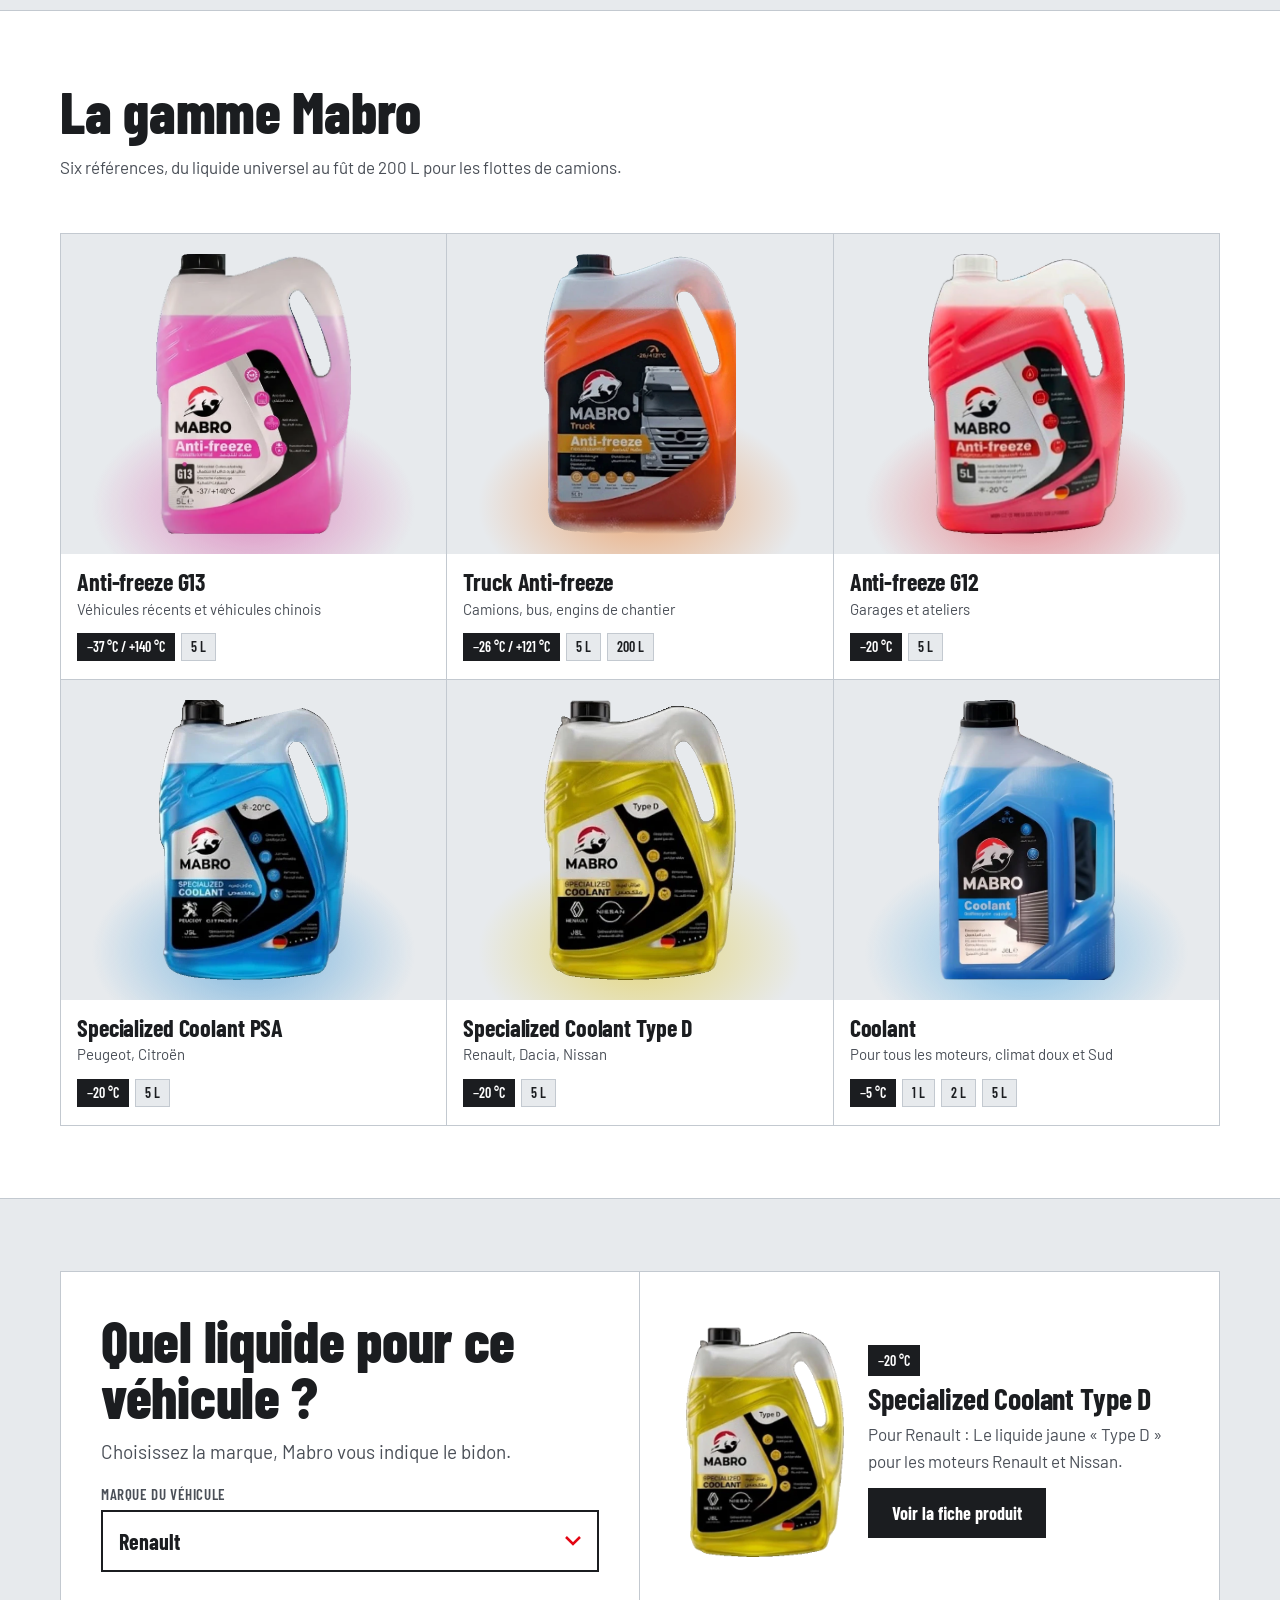
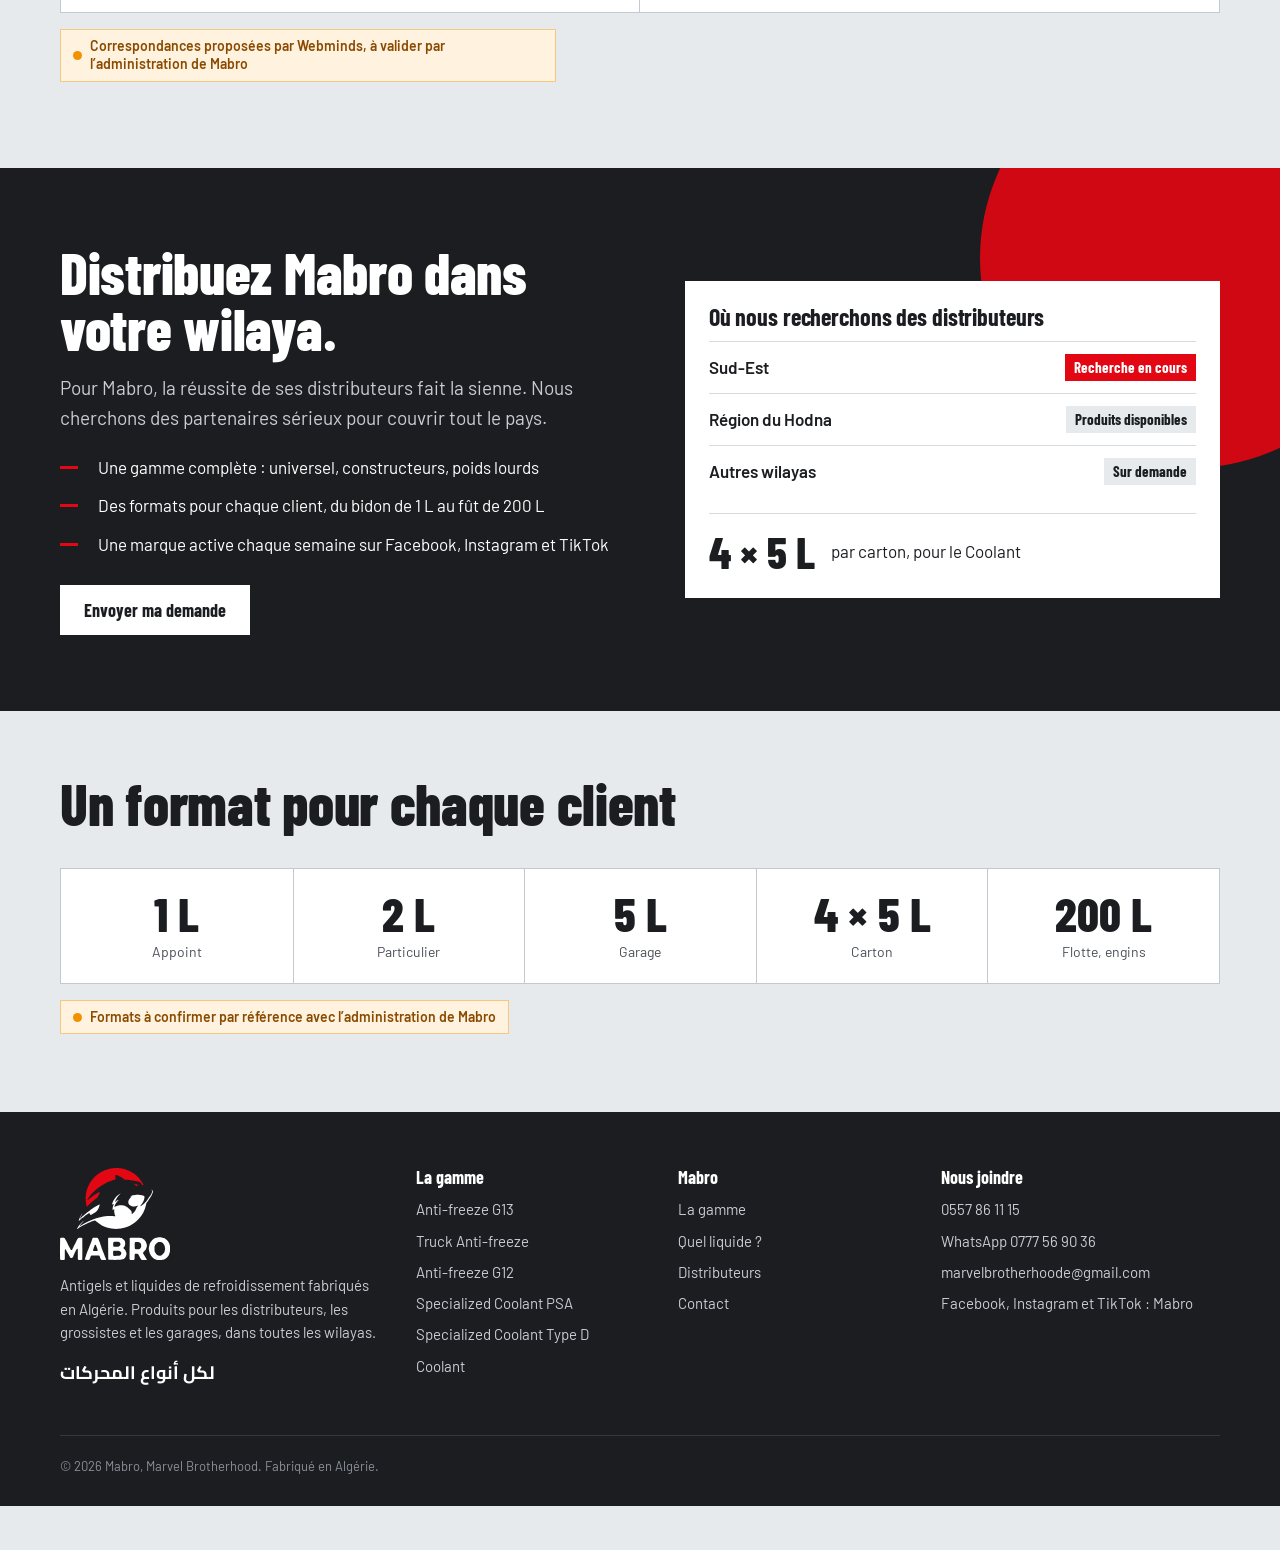
==== commit c6954ddc: "Pop-up « 1 mois de réseaux sociaux offert » et bouton « Ça m'intéresse » (envoi WhatsApp)" ====
--- a/index.html
+++ b/index.html
@@ -83,6 +83,42 @@
 </main>
 <div data-footer></div>
 <script src="assets/js/data.js"></script>
-<script src="assets/js/core.js"></script>
-<script src="https://radar-xi-flax.vercel.app/t.js" defer></script></body>
+<script src="assets/js/core.js"></script><script data-wml>(function(){if(window.__wmL)return;window.__wmL=1;
+var C={"p": "Mabro", "mail": null, "wa": "213797372452", "v": [["/", "Version corporate", "Claire et rassurante"], ["/v2/", "Version moderne", "Immersive et animée"]]};
+function ready(f){document.readyState==='loading'?document.addEventListener('DOMContentLoaded',f):f()}
+ready(function(){
+var css='.wmL-b{position:fixed;right:14px;bottom:calc(56px + env(safe-area-inset-bottom));z-index:2147483000;border:0;border-radius:999px;background:#1C2452;color:#fff;font:700 13px/1 system-ui,-apple-system,Segoe UI,Roboto,sans-serif;padding:11px 15px;box-shadow:0 6px 22px rgba(20,30,60,.35);cursor:pointer;display:flex;align-items:center;gap:7px}'
++'@media(max-width:520px){.wmL-b{bottom:calc(112px + env(safe-area-inset-bottom));font-size:12.5px;padding:10px 13px}}'
++'.wmL-m{position:fixed;inset:0;z-index:2147483001;background:rgba(10,14,25,.55);display:none;align-items:flex-end;justify-content:center;font-family:system-ui,-apple-system,Segoe UI,Roboto,sans-serif}.wmL-m.on{display:flex}@media(min-width:700px){.wmL-m{align-items:center;padding:20px}}'
++'.wmL-x{box-sizing:border-box;position:relative;background:#fff;color:#1C2452;width:100%;max-width:470px;max-height:92vh;overflow:auto;border-radius:22px 22px 0 0;padding:24px 22px calc(22px + env(safe-area-inset-bottom));text-align:left}@media(min-width:700px){.wmL-x{border-radius:22px}}'
++'.wmL-x *{box-sizing:border-box}.wmL-c{position:absolute;top:12px;right:12px;width:36px;height:36px;border:0;border-radius:50%;background:#F0F2F1;font-size:16px;cursor:pointer;color:#1C2452}'
++'.wmL-x h3{font:800 26px/1.1 system-ui,-apple-system,sans-serif;margin:4px 40px 10px 0;color:inherit}.wmL-x p{margin:0 0 14px;line-height:1.5;font-size:14.5px;opacity:.85}'
++'.wmL-o{background:linear-gradient(115deg,#1C2452,#2E4B9A);color:#fff}.wmL-o .wmL-c{background:rgba(255,255,255,.2);color:#fff}.wmL-big{font:900 54px/.95 system-ui,-apple-system,sans-serif;letter-spacing:-.02em;margin:6px 0 2px}.wmL-big small{display:block;font-size:19px;font-weight:700;letter-spacing:0;margin-top:6px}'
++'.wmL-tag{display:inline-block;background:#F5B841;color:#1C2452;font:800 11px system-ui,sans-serif;letter-spacing:.08em;border-radius:999px;padding:5px 10px}'
++'.wmL-btn{display:flex;align-items:center;justify-content:center;width:100%;border:0;border-radius:14px;padding:14px;font:800 15px system-ui,-apple-system,sans-serif;cursor:pointer;margin-top:8px}.wmL-w{background:#fff;color:#1C2452}.wmL-g{background:#1FAF55;color:#fff}.wmL-n{background:#1C2452;color:#fff}.wmL-l{background:transparent;color:inherit;font-weight:600;font-size:13.5px;padding:10px}'
++'.wmL-s{font:700 11.5px system-ui,sans-serif;text-transform:uppercase;letter-spacing:.06em;opacity:.6;margin:12px 0 8px}.wmL-ch{display:grid;gap:8px}.wmL-ch label{display:flex;align-items:center;gap:10px;border:1.5px solid #E2E6E3;border-radius:12px;padding:11px 12px;cursor:pointer;font-size:14px;font-weight:600}.wmL-ch label small{display:block;font-weight:500;opacity:.65;font-size:12px}.wmL-ch input{width:18px;height:18px;flex:none;accent-color:#1FAF55}'
++'.wmL-f{display:grid;gap:8px;margin:12px 0 6px}.wmL-f input{border:1.5px solid #E2E6E3;border-radius:12px;padding:12px;font:500 16px system-ui,sans-serif;color:#1C2452;background:#fff;-webkit-user-select:text!important;user-select:text!important;width:100%}'
++'.wmL-ok{text-align:center}.wmL-ok i{display:grid;place-items:center;width:64px;height:64px;margin:6px auto 12px;border-radius:50%;background:#E8F7EE;color:#1FAF55;font-style:normal;font-size:30px}';
+var st=document.createElement('style');st.textContent=css;document.head.appendChild(st);
+function ss(k,v){try{if(v===undefined)return sessionStorage.getItem(k);sessionStorage.setItem(k,v)}catch(e){}}
+var p=location.pathname,cur=0;C.v.forEach(function(v,i){if(v[0]!=='/'&&p.indexOf(v[0])===0)cur=i});
+var off=document.createElement('div');off.className='wmL-m';off.innerHTML='<div class="wmL-x wmL-o" role="dialog" aria-modal="true"><button class="wmL-c" type="button" aria-label="Fermer">✕</button><span class="wmL-tag">OFFERT</span><div class="wmL-big">1 mois<small>de gestion de vos réseaux sociaux</small></div><p style="margin-top:12px">Pour la création de votre site, Webminds gère gratuitement vos pages Facebook et Instagram pendant le premier mois : visuels, publications et réponses aux messages.</p><button class="wmL-btn wmL-w" type="button" data-i>Ça m’intéresse</button><button class="wmL-btn wmL-l" type="button" data-c>Continuer la visite</button></div>';
+var ch='';C.v.forEach(function(v,i){ch+='<label><input type="radio" name="wmLv" value="'+v[1]+'"'+(i===cur?' checked':'')+'><span>'+v[1]+(v[2]?'<small>'+v[2]+'</small>':'')+'</span></label>'});
+var it=document.createElement('div');it.className='wmL-m';it.innerHTML='<div class="wmL-x" role="dialog" aria-modal="true"><button class="wmL-c" type="button" aria-label="Fermer">✕</button><div data-s1><h3>Cette maquette vous plaît ?</h3><p>Choisissez la version qui vous intéresse : Webminds vous recontacte pour vous la présenter.</p>'+(C.v.length>1?'<div class="wmL-s">La version préférée</div><div class="wmL-ch">'+ch+'</div>':'')+'<div class="wmL-s">En plus</div><div class="wmL-ch"><label><input type="checkbox" value="Gestion des réseaux sociaux (1 mois offert)"><span>Réseaux sociaux<small>1 mois de gestion offert avec le site</small></span></label></div><div class="wmL-f"><input name="n" placeholder="Votre nom" autocomplete="name"><input name="t" type="tel" inputmode="tel" placeholder="Votre téléphone (facultatif)" autocomplete="tel"></div><button class="wmL-btn wmL-g" type="button" data-w>Envoyer sur WhatsApp</button>'+(C.mail?'<button class="wmL-btn wmL-l" type="button" data-e>Envoyer par e-mail</button>':'')+'</div><div class="wmL-ok" data-s2 hidden><i>✓</i><h3 style="margin:0 0 8px">Merci !</h3><p>Votre choix a bien été transmis à Webminds. Nous vous recontactons très vite.</p><button class="wmL-btn wmL-n" type="button" data-c>Continuer la visite</button></div></div>';
+document.body.appendChild(off);document.body.appendChild(it);
+var b=document.createElement('button');b.type='button';b.className='wmL-b';b.innerHTML='<b style="font-size:15px">♥</b>Ça m’intéresse';document.body.appendChild(b);
+function op(m){off.classList.remove('on');it.classList.remove('on');m.classList.add('on')}
+[off,it].forEach(function(m){m.addEventListener('click',function(e){if(e.target===m||e.target.closest('.wmL-c')||e.target.closest('[data-c]'))m.classList.remove('on')})});
+b.onclick=function(){op(it)};off.querySelector('[data-i]').onclick=function(){op(it)};
+function msg(){var v=(it.querySelector('input[name=wmLv]:checked')||{}).value||C.v[cur][1],x=[].map.call(it.querySelectorAll('input[type=checkbox]:checked'),function(c){return c.value}),n=it.querySelector('[name=n]').value.trim(),t=it.querySelector('[name=t]').value.trim();
+ return{v:v,x:x,n:n,t:t,txt:'Bonjour Webminds, la maquette '+C.p+' m’intéresse.\nVersion préférée : '+v+(x.length?'\nEn plus : '+x.join(', '):'')+(n?'\nNom : '+n:'')+(t?'\nTéléphone : '+t:'')+'\nLien : '+location.origin+C.v[cur][0]}}
+function mail(m){if(!C.mail)return;try{fetch('https://formsubmit.co/ajax/'+C.mail,{method:'POST',keepalive:true,headers:{'Content-Type':'application/json','Accept':'application/json'},body:JSON.stringify({_subject:'Maquette '+C.p+' : intéressé ('+m.v+')',Prospect:C.p,Version:m.v,Options:m.x.join(', ')||'-',Nom:m.n||'-',Telephone:m.t||'-',Lien:location.origin+C.v[cur][0],_template:'table',_captcha:'false'})}).catch(function(){})}catch(e){}}
+function done(){it.querySelector('[data-s1]').hidden=true;it.querySelector('[data-s2]').hidden=false;ss('wmL-sent','1')}
+it.querySelector('[data-w]').onclick=function(){var m=msg();mail(m);done();location.href='https://wa.me/'+C.wa+'?text='+encodeURIComponent(m.txt)};
+var e=it.querySelector('[data-e]');if(e)e.onclick=function(){mail(msg());done()};
+var sh=ss('wmL-off');addEventListener('scroll',function(){var r=(scrollY+innerHeight)/document.documentElement.scrollHeight;
+ if(!sh&&scrollY>500&&r>.3){sh=1;ss('wmL-off','1');op(off)}
+ if(!ss('wmL-it')&&!ss('wmL-sent')&&sh&&r>.92&&!off.classList.contains('on')){ss('wmL-it','1');op(it)}},{passive:true});
+});})();
+</script></body>
 </html>
